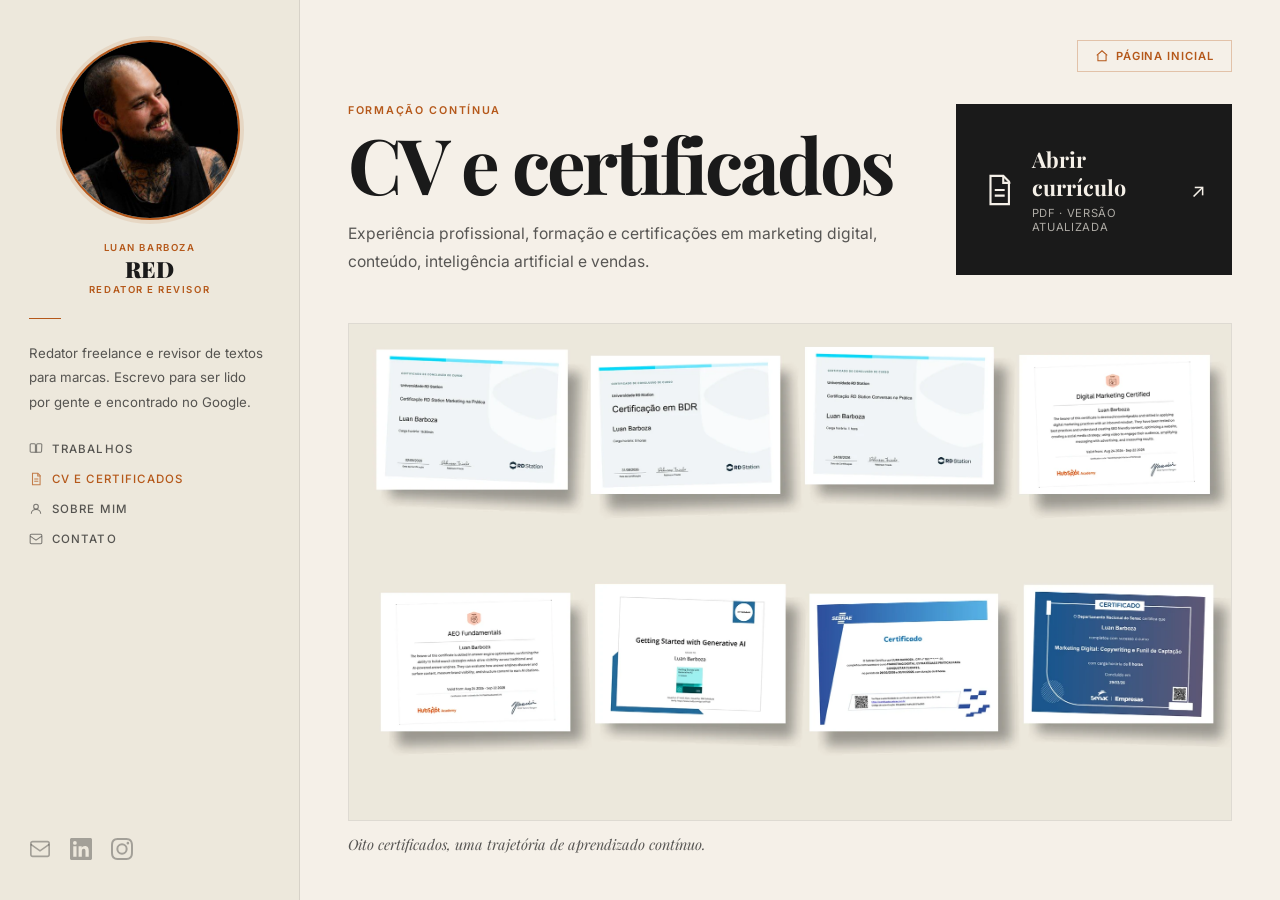
==== certificados.html @ 633f1e0d "Adiciona CV e galeria de certificados" ====
<!DOCTYPE html>
<html lang="pt-BR" dir="ltr">
<head>
  <meta charset="UTF-8" />
  <meta name="viewport" content="width=device-width, initial-scale=1.0" />
  <title>CV e certificados · RED</title>
  <meta name="description" content="Currículo e certificados profissionais de Luan Barboza, redator, revisor e copywriter." />
  <meta property="og:type" content="website" />
  <meta property="og:title" content="RED · Redator e Revisor" />
  <meta property="og:description" content="Copy publicitário, SEO e conteúdo estratégico para marcas e negócios." />
  <meta property="og:image" content="https://redredator-lgtm.github.io/og-image.jpg" />
  <meta property="og:url" content="https://redredator-lgtm.github.io/" />
  <meta name="twitter:card" content="summary" />
  <meta name="author" content="Luan Barboza" />
  <meta name="theme-color" content="#1A1A1A" />
  <meta name="format-detection" content="telephone=no" />
  <meta name="geo.region" content="BR-BA" />
  <link rel="icon" href="data:image/svg+xml,<svg xmlns=%22http://www.w3.org/2000/svg%22 viewBox=%220 0 100 100%22><text y=%22.9em%22 font-size=%2290%22>%F0%9F%93%98</text></svg>">
  <link rel="prefetch" href="trabalhos.html" />
  <link rel="canonical" href="https://redredator-lgtm.github.io/certificados.html" />
  <link rel="manifest" href="/manifest.json" />
  <link rel="preconnect" href="https://fonts.googleapis.com" />
  <link rel="preconnect" href="https://fonts.gstatic.com" crossorigin />
  <link rel="preload" href="https://fonts.googleapis.com/css2?family=Playfair+Display:ital,wght@0,400;0,700;0,900;1,400;1,700&family=Inter:wght@300;400;500;600&display=swap" as="style" />
  <link href="https://fonts.googleapis.com/css2?family=Playfair+Display:ital,wght@0,400;0,700;0,900;1,400;1,700&family=Inter:wght@300;400;500;600&display=swap" rel="stylesheet" />
  <style>

    html { scroll-behavior: smooth; }
    *, *::before, *::after { box-sizing: border-box; margin: 0; padding: 0; }

    :root {
      --fundo:   #F5F0E8;
      --fundo2:  #EDE8DC;
      --creme:   #1A1A1A;
      --dourado: #B5581A;
      --medio:   rgba(26,26,26,0.72);
      --borda:   rgba(26,26,26,0.1);
    }

    html { height: 100%; }

    body {
      font-family: 'Inter', sans-serif;
      background: var(--fundo);
      color: var(--creme);
      margin: 0;
      padding: 0;
      height: 100%;
    }

    ::-webkit-scrollbar { width: 0px; background: transparent; }
    ::-webkit-scrollbar-thumb { background: transparent; }
    * { scrollbar-width: none; }

    /* ══ LAYOUT DUAS COLUNAS ══ */
    .layout {
      display: flex;
      height: 100vh;
      overflow: hidden;
    }

    /* ══ SIDEBAR ══ */
    .sidebar {
      width: 300px;
      flex-shrink: 0;
      background: var(--fundo2);
      border-right: 1px solid var(--borda);
      padding: 2.5rem 1.8rem;
      display: flex;
      flex-direction: column;
      gap: 1.4rem;
      height: 100%;
      overflow-y: auto;
    }

    /* ── Foto ── */
    .foto-placeholder {
      width: 140px;
      height: 140px;
      min-width: 140px;
      min-height: 140px;
      align-self: center;
      border-radius: 50%;
      background: rgba(26,26,26,0.06);
      border: 2px dashed rgba(181,88,26,0.4);
      display: flex;
      flex-direction: column;
      align-items: center;
      justify-content: center;
      gap: 0.2rem;
      color: var(--medio);
      font-size: 0.52rem;
      font-weight: 500;
      letter-spacing: 0.06em;
      text-align: center;
    }

    /* ============================================================
       👤 FOTO DE PERFIL, SUBSTITUA AQUI
       Apague o .foto-placeholder e coloque:
       <img src="foto.jpg" alt="RED" class="perfil-img" />
       ============================================================ */
    .perfil-img {
      width: 180px;
      height: 180px;
      min-width: 180px;
      min-height: 180px;
      align-self: center;
      border-radius: 50%;
      object-fit: cover;
      object-position: center 25%;
      border: 2px solid var(--dourado);
      box-shadow: 0 0 0 4px rgba(181,88,26,0.12);
      display: block;
    }

    .sidebar-nome {
      font-family: 'Playfair Display', serif;
      font-size: 1.4rem;
      font-weight: 900;
      color: var(--creme);
      line-height: 1.1;
      margin-bottom: 0.2rem;
      text-align: center;
    }

    .sidebar-cargo {
      font-size: 0.6rem;
      font-weight: 600;
      letter-spacing: 0.16em;
      text-transform: uppercase;
      color: var(--dourado);
      text-align: center;
    }

    .divisor {
      width: 32px;
      height: 1px;
      background: var(--dourado);
      opacity: 0.4;
    }

    .sidebar-bio {
      font-size: 0.83rem;
      line-height: 1.82;
      color: var(--medio);
    }

    .sidebar-nav {
      list-style: none;
      display: flex;
      flex-direction: column;
      gap: 0.2rem;
    }

    .sidebar-nav a {
      font-size: 0.72rem;
      font-weight: 500;
      letter-spacing: 0.1em;
      text-transform: uppercase;
      color: var(--medio);
      text-decoration: none;
      padding: 0.4rem 0;
      display: flex;
      align-items: center;
      gap: 0;
      transition: color 0.2s, gap 0.2s;
    }

    .nav-icone {
      flex-shrink: 0;
      margin-right: 0.55rem;
      opacity: 0.75;
    }

    .sidebar-nav a::before {
      content: '';
      width: 0;
      height: 1px;
      background: var(--dourado);
      transition: width 0.25s, margin 0.25s;
      display: inline-block;
    }

    .sidebar-nav a:hover { color: var(--creme); gap: 0.5rem; }
    .sidebar-nav a:hover::before { width: 14px; }

    .sidebar-btns {
      display: flex;
      flex-direction: row;
      gap: 1.2rem;
      margin-top: auto;
      padding-top: 1rem;
      align-items: center;
    }

    .icone-social {
      color: rgba(26,26,26,0.35);
      text-decoration: none;
      transition: color 0.2s, transform 0.2s;
      display: flex;
      align-items: center;
    }

    .icone-social:hover {
      color: var(--dourado);
      transform: translateY(-2px);
    }

    /* ══ CONTEÚDO DIREITA ══ */
    .conteudo {
      flex: 1;
      padding: 2.5rem 3rem;
      overflow-y: auto;
      height: 100%;
    }

    /* ── Citação ── */
    .citacao {
      padding-bottom: 2.5rem;
      border-bottom: 1px solid var(--borda);
      margin-bottom: 2rem;
    }

    .citacao blockquote {
      font-family: 'Playfair Display', serif;
      font-size: clamp(1rem, 1.8vw, 1.35rem);
      font-style: italic;
      color: var(--creme);
      line-height: 1.6;
      margin-bottom: 0.8rem;
      padding-left: 1.2rem;
      border-left: 2px solid var(--dourado);
    }

    .citacao cite {
      font-size: 0.65rem;
      font-weight: 600;
      letter-spacing: 0.14em;
      text-transform: uppercase;
      color: var(--dourado);
      font-style: normal;
      padding-left: 1.2rem;
    }


    .trabalho-thumb {
      width: 100%;
      height: 200px;
      overflow: hidden;
      margin-bottom: 0;
    }

    .trabalho-thumb img {
      width: 100%;
      height: 100%;
      object-fit: cover;
      object-position: center top;
      transition: transform 0.4s ease;
      filter: brightness(0.95);
    }

    .trabalho-item:hover .trabalho-thumb img {
      transform: scale(1.03);
      filter: brightness(1);
    }

    /* ── Grid de trabalhos ── */
    .trabalhos-lista {
      display: grid;
      grid-template-columns: repeat(3, 1fr);
      gap: 1.2rem;
      margin-bottom: 1.8rem;
    }

    .home-topo {
      display: flex;
      justify-content: flex-end;
      margin-bottom: 1.2rem;
    }

    .home-topo a {
      font-size: 0.7rem;
      font-weight: 600;
      letter-spacing: 0.08em;
      text-transform: uppercase;
      color: var(--dourado);
      text-decoration: none;
      border: 1px solid rgba(181,88,26,0.3);
      padding: 0.5rem 1.1rem;
      display: inline-flex;
      align-items: center;
      gap: 0.4rem;
      transition: background 0.2s, color 0.2s;
    }

    .home-topo a:hover { background: var(--dourado); color: #F5F0E8; }

    .foto-link { display: flex; justify-content: center; align-self: center; }

    .trabalhos-rodape {
      text-align: center;
      padding-bottom: 1.8rem;
      border-bottom: 1px solid var(--borda);
      margin-bottom: 1.5rem;
    }

    .veja-mais {
      font-size: 0.7rem;
      font-weight: 600;
      letter-spacing: 0.1em;
      text-transform: uppercase;
      color: var(--dourado);
      text-decoration: none;
      border: 1px solid rgba(181,88,26,0.3);
      padding: 0.55rem 1.4rem;
      display: inline-block;
      transition: background 0.2s, color 0.2s;
    }

    .veja-mais:hover { background: var(--dourado); color: #F5F0E8; }

    /* ── Seção título ── */
    .secao-titulo {
      font-family: 'Playfair Display', serif;
      font-size: 0.95rem;
      font-weight: 700;
      color: var(--creme);
      letter-spacing: 0.04em;
      padding-bottom: 1rem;
      border-bottom: 1px solid var(--borda);
      margin-bottom: 0;
      text-align: center;
    }

    /* ── Trabalhos ── */
    .trabalho-item {
      display: block;
      padding: 0;
      border: 1px solid var(--borda);
      text-decoration: none;
      transition: border-color 0.2s, transform 0.2s;
      overflow: hidden;
      min-height: 0;
    }

    .trabalho-item:hover { border-color: var(--dourado); transform: translateY(-3px); }
    .trabalho-item:hover .trabalho-titulo { color: var(--dourado); }

    .trabalho-corpo-interno {
      padding: 1rem;
    }

    .trabalho-meta {
      display: flex;
      align-items: center;
      gap: 0.5rem;
      margin-bottom: 0.35rem;
      flex-wrap: nowrap;
    }

    .trabalho-data {
      font-size: 0.63rem;
      font-weight: 500;
      color: var(--dourado);
      letter-spacing: 0.06em;
    }

    .trabalho-veiculo {
      font-size: 0.63rem;
      font-weight: 600;
      letter-spacing: 0.1em;
      text-transform: uppercase;
      color: var(--medio);
    }

    .trabalho-veiculo::before {
      content: '·';
      margin-right: 0.5rem;
      opacity: 0.4;
    }

    .trabalho-role {
      font-size: 0.6rem;
      font-weight: 700;
      letter-spacing: 0.12em;
      text-transform: uppercase;
      color: #F5F0E8;
      background: var(--dourado);
      padding: 0.15rem 0.5rem;
      margin-left: 0.3rem;
    }

    .trabalho-titulo {
      font-family: 'Playfair Display', serif;
      font-size: 1.05rem;
      font-weight: 700;
      color: var(--creme);
      line-height: 1.3;
      margin-bottom: 0.4rem;
      transition: color 0.2s;
    }

    .trabalho-trecho {
      font-size: 0.84rem;
      line-height: 1.75;
      color: var(--medio);
      display: -webkit-box;
      -webkit-line-clamp: 3;
      -webkit-box-orient: vertical;
      overflow: hidden;
    }

    /* ── Sobre ── */
    .sobre-grid {
      display: grid;
      grid-template-columns: 1fr 1fr;
      gap: 2.5rem;
      padding: 2rem 0;
      border-bottom: 1px solid var(--borda);
      margin-bottom: 1.5rem;
    }

    .sobre-bloco h3 {
      font-family: 'Playfair Display', serif;
      font-size: 0.95rem;
      font-weight: 700;
      color: var(--creme);
      margin-bottom: 0.7rem;
    }

    .sobre-bloco p {
      font-size: 0.84rem;
      line-height: 1.85;
      color: var(--medio);
    }

    .sobre-bloco p strong { color: var(--creme); font-weight: 600; }

    /* ── Skills ── */
    .skills-lista {
      display: flex;
      flex-direction: column;
      gap: 0;
    }
    .skill-item {
      display: flex;
      align-items: baseline;
      gap: 0.8rem;
      padding: 0.75rem 0;
      border-bottom: 1px solid var(--borda);
    }
    .skill-item:first-child { border-top: 1px solid var(--borda); }
    .skill-num {
      font-family: 'Playfair Display', serif;
      font-size: 0.65rem;
      font-weight: 700;
      color: var(--dourado);
      letter-spacing: 0.08em;
      flex-shrink: 0;
      min-width: 1.6rem;
    }
    .skill-nome {
      font-family: 'Inter', sans-serif;
      font-size: 0.8rem;
      font-weight: 500;
      color: var(--creme);
      letter-spacing: 0.02em;
      line-height: 1.3;
    }

    /* ── Tags ── */
    .tags {
      display: flex;
      flex-wrap: wrap;
      gap: 0.4rem;
      padding: 1.5rem 0;
      border-bottom: 1px solid var(--borda);
      margin-bottom: 1.5rem;
    }

    .tag {
      font-size: 0.58rem;
      font-weight: 600;
      letter-spacing: 0.12em;
      text-transform: uppercase;
      color: var(--dourado);
      border: 1px solid rgba(200,160,68,0.25);
      padding: 0.28rem 0.65rem;
      transition: background 0.2s, color 0.2s;
      cursor: default;
    }

    .tag:hover { background: var(--dourado); color: #F5F0E8; }

    /* ── Footer ── */
    footer {
      font-size: 0.63rem;
      color: var(--medio);
      padding-bottom: 2rem;
      display: flex;
      justify-content: space-between;
      align-items: center;
    }

    .footer-redes { display: flex; gap: 1rem; }

    .footer-redes a {
      font-size: 0.63rem;
      font-weight: 600;
      letter-spacing: 0.1em;
      text-transform: uppercase;
      color: var(--medio);
      text-decoration: none;
      transition: color 0.2s;
    }

    .footer-redes a:hover { color: var(--dourado); }


    /* ── MODAL ── */
    .modal-overlay {
      display: none;
      position: fixed;
      inset: 0;
      background: rgba(0,0,0,0.75);
      z-index: 200;
      align-items: center;
      justify-content: center;
      padding: 2rem;
    }

    .modal-overlay.ativo {
      display: flex;
    }

    .modal {
      background: var(--fundo);
      border: 1px solid var(--borda);
      max-width: 700px;
      width: 100%;
      max-height: 88vh;
      overflow-y: auto;
      position: relative;
      animation: fadeUp 0.3s ease;
    }

    .modal-fechar {
      position: absolute;
      top: 1rem;
      right: 1rem;
      background: none;
      border: none;
      color: var(--medio);
      font-size: 1.5rem;
      cursor: pointer;
      z-index: 10;
      line-height: 1;
      transition: color 0.2s;
    }

    .modal-fechar:hover { color: var(--dourado); }

    .modal-imgs {
      display: grid;
      grid-template-columns: repeat(auto-fit, minmax(200px, 1fr));
      gap: 0;
    }

    .modal-imgs img {
      width: 100%;
      display: block;
      object-fit: cover;
    }

    .modal-corpo {
      padding: 1.8rem;
    }

    .modal-meta {
      display: flex;
      align-items: center;
      gap: 0.5rem;
      margin-bottom: 0.8rem;
      flex-wrap: wrap;
    }

    .modal-data {
      font-size: 0.65rem;
      font-weight: 500;
      color: var(--dourado);
      letter-spacing: 0.06em;
    }

    .modal-veiculo {
      font-size: 0.65rem;
      font-weight: 600;
      letter-spacing: 0.1em;
      text-transform: uppercase;
      color: var(--medio);
    }

    .modal-veiculo::before {
      content: "·";
      margin-right: 0.5rem;
      opacity: 0.4;
    }

    .modal-role {
      font-size: 0.6rem;
      font-weight: 700;
      letter-spacing: 0.12em;
      text-transform: uppercase;
      color: #F5F0E8;
      background: var(--dourado);
      padding: 0.15rem 0.5rem;
    }

    .modal-titulo {
      font-family: "Playfair Display", serif;
      font-size: 1.3rem;
      font-weight: 700;
      color: var(--creme);
      line-height: 1.3;
      margin-bottom: 1rem;
    }

    .modal-texto {
      font-size: 0.92rem;
      line-height: 1.85;
      color: var(--medio);
      white-space: pre-line;
    }

    /* ── Animações ── */
    @keyframes fadeUp {
      from { opacity: 0; transform: translateY(10px); }
      to   { opacity: 1; transform: translateY(0); }
    }

    .sidebar > * { opacity: 0; animation: fadeUp 0.4s ease forwards; }
    .sidebar > *:nth-child(1) { animation-delay: 0.05s; }
    .sidebar > *:nth-child(2) { animation-delay: 0.12s; }
    .sidebar > *:nth-child(3) { animation-delay: 0.18s; }
    .sidebar > *:nth-child(4) { animation-delay: 0.24s; }
    .sidebar > *:nth-child(5) { animation-delay: 0.30s; }
    .sidebar > *:nth-child(6) { animation-delay: 0.36s; }

    .trabalho-item { opacity: 0; animation: fadeUp 0.4s ease forwards; }
    .trabalho-item:nth-child(1) { animation-delay: 0.2s; }
    .trabalho-item:nth-child(2) { animation-delay: 0.28s; }
    .trabalho-item:nth-child(3) { animation-delay: 0.36s; }
    .trabalho-item:nth-child(4) { animation-delay: 0.44s; }
    .trabalho-item:nth-child(5) { animation-delay: 0.52s; }

    /* ── Responsivo ── */
    @media (max-width: 700px) {
      html, body { height: auto; }
      .layout { flex-direction: column; height: auto; min-height: 100vh; overflow: visible; }
      .sidebar { width: 100%; height: auto; max-height: none; flex-shrink: 0; position: static; border-right: none; border-bottom: 1px solid var(--borda); overflow-y: visible; }
      .sidebar-btns { flex-direction: row; flex-wrap: wrap; padding-top: 0; }
      .conteudo { padding: 2rem 1.5rem; overflow-y: visible; height: auto; flex: none; }
      .trabalhos-lista { grid-template-columns: repeat(2, 1fr); gap: 0.8rem; }
      .trabalho-thumb { height: 140px; }
      .trabalho-corpo-interno { padding: 0.7rem; }
      .trabalho-meta { flex-wrap: nowrap; gap: 0.3rem; margin-bottom: 0.25rem; overflow: hidden; }
      .trabalho-veiculo { overflow: hidden; text-overflow: ellipsis; white-space: nowrap; min-width: 0; }
      .trabalho-role { flex-shrink: 0; }
      .trabalho-titulo { font-size: 0.82rem; margin-bottom: 0.25rem; }
      .trabalho-trecho { font-size: 0.74rem; line-height: 1.5; -webkit-line-clamp: 2; max-height: 3.05em; }
      .sobre-grid { grid-template-columns: 1fr; }
      footer { flex-direction: column; gap: 0.5rem; }
    }
    .cta-contato {
      margin: 2rem 0 1rem;
      text-align: center;
    }
    .cta-texto {
      font-family: 'Playfair Display', serif;
      font-size: 1.1rem;
      font-style: italic;
      color: var(--creme);
      margin-bottom: 1rem;
    }
    .cta-links { display: flex; gap: 1rem; justify-content: center; }
    .cta-btn {
      display: inline-block;
      padding: 0.5rem 1.4rem;
      border: 1px solid var(--dourado);
      color: var(--dourado);
      font-size: 0.75rem;
      font-weight: 600;
      letter-spacing: 0.08em;
      text-transform: uppercase;
      text-decoration: none;
      transition: background 0.2s, color 0.2s;
    }
    .cta-btn:hover { background: var(--dourado); color: #1A1A1A; }

    .sidebar-nav a[aria-current="page"] { color: var(--dourado); }
    .certificados-conteudo { padding-bottom: 0; }
    .certificados-header { display: grid; grid-template-columns: minmax(0, 1.35fr) minmax(230px, 0.65fr); gap: 2.2rem; align-items: end; margin: 2rem 0 3rem; }
    .certificados-kicker { color: var(--dourado); font-size: 0.67rem; font-weight: 600; letter-spacing: 0.16em; text-transform: uppercase; margin-bottom: 0.65rem; }
    .certificados-header h1 { font-family: 'Playfair Display', serif; font-size: clamp(2.9rem, 6vw, 5.2rem); line-height: 0.95; letter-spacing: -0.04em; margin-bottom: 1.25rem; }
    .certificados-header > div > p:last-child { max-width: 680px; color: var(--medio); font-size: 0.98rem; line-height: 1.75; }
    .cv-card { align-self: stretch; min-height: 150px; background: var(--creme); color: var(--fundo); text-decoration: none; padding: 1.6rem; display: grid; grid-template-columns: auto 1fr auto; gap: 1rem; align-items: center; transition: transform 0.25s ease, background 0.25s ease; }
    .cv-card:hover { transform: translateY(-4px); background: var(--dourado); }
    .cv-card span { display: flex; flex-direction: column; gap: 0.35rem; }
    .cv-card strong { font-family: 'Playfair Display', serif; font-size: 1.35rem; }
    .cv-card small { color: rgba(245,240,232,0.68); font-size: 0.7rem; letter-spacing: 0.06em; text-transform: uppercase; }
    .cv-card b { font-size: 1.2rem; font-weight: 400; }
    .certificados-colagem { margin: 0 0 4rem; }
    .certificados-colagem img { width: 100%; display: block; border: 1px solid var(--borda); }
    .certificados-colagem figcaption { color: var(--medio); font-family: 'Playfair Display', serif; font-size: 0.9rem; font-style: italic; padding-top: 0.8rem; }
    .certificados-intro { display: grid; grid-template-columns: 1fr 2fr; column-gap: 2rem; margin-bottom: 1.8rem; border-top: 1px solid var(--borda); padding-top: 2rem; }
    .certificados-intro .certificados-kicker { grid-column: 1 / -1; }
    .certificados-intro h2 { font-family: 'Playfair Display', serif; font-size: clamp(1.9rem, 4vw, 3.2rem); line-height: 1; }
    .certificados-intro > p:last-child { color: var(--medio); line-height: 1.65; align-self: end; }
    .certificados-grid { display: grid; grid-template-columns: repeat(2, minmax(0, 1fr)); gap: 1.15rem; }
    .certificado-card { background: #fff; border: 1px solid var(--borda); overflow: hidden; }
    .certificado-card a { color: inherit; text-decoration: none; display: block; height: 100%; }
    .certificado-thumb { background: #e8e4dc; aspect-ratio: 16 / 10; overflow: hidden; display: flex; align-items: center; justify-content: center; }
    .certificado-thumb img { width: 100%; height: 100%; object-fit: contain; transition: transform 0.35s ease; }
    .certificado-card:hover .certificado-thumb img { transform: scale(1.025); }
    .certificado-info { padding: 1.25rem 1.35rem 1.4rem; }
    .certificado-info span, .certificado-info small { display: block; color: var(--dourado); font-size: 0.63rem; font-weight: 600; letter-spacing: 0.12em; text-transform: uppercase; }
    .certificado-info h2 { font-family: 'Playfair Display', serif; font-size: 1.35rem; line-height: 1.16; margin: 0.5rem 0 1.2rem; }
    .certificado-info small { color: var(--medio); letter-spacing: 0.06em; }
    @media (max-width: 820px) {
      .certificados-header { grid-template-columns: 1fr; margin-top: 1rem; }
      .cv-card { min-height: 120px; }
      .certificados-colagem { margin-bottom: 3rem; }
      .certificados-grid { grid-template-columns: 1fr; }
      .certificados-intro { grid-template-columns: 1fr; gap: 0.85rem; }
    }
    @media (max-width: 480px) {
      .certificados-header h1 { font-size: 2.7rem; }
      .certificado-info h2 { font-size: 1.2rem; }
    }
  </style>
</head>
<body>
<div class="layout">
  <aside class="sidebar">

    <!-- ============================================================
         👤 FOTO DE PERFIL, SUBSTITUA AQUI
         Apague o .foto-placeholder e coloque:
         <img src="foto.jpg" alt="RED" class="perfil-img" />
         ============================================================ -->
    <a href="index.html" class="foto-link" title="Voltar para a página inicial">
    <div class="foto-placeholder" style="display:none"></div>
    <img src="img/perfil.jpg" alt="RED" class="perfil-img" />
    </a>

    <div>
      <p class="sidebar-cargo" style="margin-bottom:0.2rem;">Luan Barboza</p>
      <p class="sidebar-nome">RED</p>
      <p class="sidebar-cargo">Redator e Revisor</p>
    </div>

    <div class="divisor"></div>

    <p class="sidebar-bio">Redator freelance e revisor de textos para marcas. Escrevo para ser lido por gente e encontrado no Google.</p>

    <ul class="sidebar-nav">
      <li><a href="trabalhos.html"><svg class="nav-icone" width="14" height="14" viewBox="0 0 24 24" fill="none" stroke="currentColor" stroke-width="1.8"><path d="M2 4.5A1.5 1.5 0 0 1 3.5 3H9a2 2 0 0 1 2 2v14a1.5 1.5 0 0 0-1.5-1.5H3.5A1.5 1.5 0 0 1 2 16z"/><path d="M22 4.5A1.5 1.5 0 0 0 20.5 3H15a2 2 0 0 0-2 2v14a1.5 1.5 0 0 1 1.5-1.5h5.5a1.5 1.5 0 0 0 1.5-1.5z"/></svg>Trabalhos</a></li>
      <li><a href="certificados.html" aria-current="page"><svg class="nav-icone" width="14" height="14" viewBox="0 0 24 24" fill="none" stroke="currentColor" stroke-width="1.8"><path d="M6 2h9l4 4v16H6z"/><path d="M15 2v5h5M9 12h7M9 16h7"/></svg>CV e certificados</a></li>
      <li><a href="sobre.html"><svg class="nav-icone" width="14" height="14" viewBox="0 0 24 24" fill="none" stroke="currentColor" stroke-width="1.8"><circle cx="12" cy="8" r="4"/><path d="M4 20c0-4 3.5-7 8-7s8 3 8 7"/></svg>Sobre mim</a></li>
      <li><a href="&#109;&#97;&#105;&#108;&#116;&#111;&#58;&#114;&#101;&#100;&#114;&#101;&#100;&#97;&#116;&#111;&#114;&#64;&#103;&#109;&#97;&#105;&#108;&#46;&#99;&#111;&#109;"><svg class="nav-icone" width="14" height="14" viewBox="0 0 24 24" fill="none" stroke="currentColor" stroke-width="1.8"><rect x="2" y="4" width="20" height="16" rx="2"/><path d="M2 7l10 7 10-7"/></svg>Contato</a></li>
    </ul>

    <!-- LINKS REAIS -->
    <div class="sidebar-btns">
      <a href="&#109;&#97;&#105;&#108;&#116;&#111;&#58;&#114;&#101;&#100;&#114;&#101;&#100;&#97;&#116;&#111;&#114;&#64;&#103;&#109;&#97;&#105;&#108;&#46;&#99;&#111;&#109;" class="icone-social" title="E-mail">
        <svg width="22" height="22" viewBox="0 0 24 24" fill="none" stroke="currentColor" stroke-width="1.8"><rect x="2" y="4" width="20" height="16" rx="2"/><path d="M2 7l10 7 10-7"/></svg>
      </a>
      <a href="https://www.linkedin.com/in/luan-barboza-79648233a/" target="_blank" rel="noopener noreferrer me" class="icone-social" title="LinkedIn">
        <svg width="22" height="22" viewBox="0 0 24 24" fill="currentColor"><path d="M20.447 20.452h-3.554v-5.569c0-1.328-.027-3.037-1.852-3.037-1.853 0-2.136 1.445-2.136 2.939v5.667H9.351V9h3.414v1.561h.046c.477-.9 1.637-1.85 3.37-1.85 3.601 0 4.267 2.37 4.267 5.455v6.286zM5.337 7.433a2.062 2.062 0 01-2.063-2.065 2.064 2.064 0 112.063 2.065zm1.782 13.019H3.555V9h3.564v11.452zM22.225 0H1.771C.792 0 0 .774 0 1.729v20.542C0 23.227.792 24 1.771 24h20.451C23.2 24 24 23.227 24 22.271V1.729C24 .774 23.2 0 22.222 0h.003z"/></svg>
      </a>
      <a href="https://www.instagram.com/redredator/" target="_blank" rel="noopener noreferrer me" class="icone-social" title="Instagram">
        <svg width="22" height="22" viewBox="0 0 24 24" fill="currentColor"><path d="M12 2.163c3.204 0 3.584.012 4.85.07 3.252.148 4.771 1.691 4.919 4.919.058 1.265.069 1.645.069 4.849 0 3.205-.012 3.584-.069 4.849-.149 3.225-1.664 4.771-4.919 4.919-1.266.058-1.644.07-4.85.07-3.204 0-3.584-.012-4.849-.07-3.26-.149-4.771-1.699-4.919-4.92-.058-1.265-.07-1.644-.07-4.849 0-3.204.013-3.583.07-4.849.149-3.227 1.664-4.771 4.919-4.919 1.266-.057 1.645-.069 4.849-.069zM12 0C8.741 0 8.333.014 7.053.072 2.695.272.273 2.69.073 7.052.014 8.333 0 8.741 0 12c0 3.259.014 3.668.072 4.948.2 4.358 2.618 6.78 6.98 6.98C8.333 23.986 8.741 24 12 24c3.259 0 3.668-.014 4.948-.072 4.354-.2 6.782-2.618 6.979-6.98.059-1.28.073-1.689.073-4.948 0-3.259-.014-3.667-.072-4.947-.196-4.354-2.617-6.78-6.979-6.98C15.668.014 15.259 0 12 0zm0 5.838a6.162 6.162 0 100 12.324 6.162 6.162 0 000-12.324zM12 16a4 4 0 110-8 4 4 0 010 8zm6.406-11.845a1.44 1.44 0 100 2.881 1.44 1.44 0 000-2.881z"/></svg>
      </a>
    </div>

  </aside>
  <main class="conteudo certificados-conteudo">
    <div class="home-topo">
      <a href="index.html"><svg width="14" height="14" viewBox="0 0 24 24" fill="none" stroke="currentColor" stroke-width="1.8"><path d="M3 11l9-8 9 8"/><path d="M5 10v10h14V10"/></svg>Página inicial</a>
    </div>

    <header class="certificados-header">
      <div>
        <p class="certificados-kicker">Formação contínua</p>
        <h1>CV e certificados</h1>
        <p>Experiência profissional, formação e certificações em marketing digital, conteúdo, inteligência artificial e vendas.</p>
      </div>
      <a class="cv-card" href="assets/cv/CV_Luan_Barboza.pdf" target="_blank" rel="noopener">
        <svg width="34" height="34" viewBox="0 0 24 24" fill="none" stroke="currentColor" stroke-width="1.5"><path d="M6 2h9l4 4v16H6z"/><path d="M15 2v5h5M9 12h7M9 16h7"/></svg>
        <span><strong>Abrir currículo</strong><small>PDF · versão atualizada</small></span>
        <b aria-hidden="true">↗</b>
      </a>
    </header>

    <figure class="certificados-colagem">
      <img src="img/certificados/colagem-certificados.webp" alt="Colagem com oito certificados profissionais de Luan Barboza" />
      <figcaption>Oito certificados, uma trajetória de aprendizado contínuo.</figcaption>
    </figure>

    <div class="certificados-intro">
      <p class="certificados-kicker">Certificados</p>
      <h2>Formação complementar</h2>
      <p>Clique em um certificado para visualizar o documento original.</p>
    </div>

    <section class="certificados-grid" aria-label="Lista de certificados">
      <article class="certificado-card">
        <a href="assets/certificados/rd-marketing-na-pratica.pdf" target="_blank" rel="noopener" aria-label="Abrir certificado: Certificação RD Station Marketing na Prática">
          <div class="certificado-thumb"><img src="img/certificados/rd-marketing-na-pratica.webp" alt="Certificado Certificação RD Station Marketing na Prática" loading="lazy" /></div>
          <div class="certificado-info"><span>RD Station</span><h2>Certificação RD Station Marketing na Prática</h2><small>2026 · Abrir certificado ↗</small></div>
        </a>
      </article>
      <article class="certificado-card">
        <a href="assets/certificados/rd-certificacao-bdr.pdf" target="_blank" rel="noopener" aria-label="Abrir certificado: Certificação em BDR">
          <div class="certificado-thumb"><img src="img/certificados/rd-certificacao-bdr.webp" alt="Certificado Certificação em BDR" loading="lazy" /></div>
          <div class="certificado-info"><span>RD Station</span><h2>Certificação em BDR</h2><small>2026 · Abrir certificado ↗</small></div>
        </a>
      </article>
      <article class="certificado-card">
        <a href="assets/certificados/rd-conversas-na-pratica.pdf" target="_blank" rel="noopener" aria-label="Abrir certificado: Certificação RD Station Conversas na Prática">
          <div class="certificado-thumb"><img src="img/certificados/rd-conversas-na-pratica.webp" alt="Certificado Certificação RD Station Conversas na Prática" loading="lazy" /></div>
          <div class="certificado-info"><span>RD Station</span><h2>Certificação RD Station Conversas na Prática</h2><small>2026 · Abrir certificado ↗</small></div>
        </a>
      </article>
      <article class="certificado-card">
        <a href="assets/certificados/hubspot-digital-marketing.png" target="_blank" rel="noopener" aria-label="Abrir certificado: Digital Marketing Certified">
          <div class="certificado-thumb"><img src="img/certificados/hubspot-digital-marketing.webp" alt="Certificado Digital Marketing Certified" loading="lazy" /></div>
          <div class="certificado-info"><span>HubSpot Academy</span><h2>Digital Marketing Certified</h2><small>2026 · Abrir certificado ↗</small></div>
        </a>
      </article>
      <article class="certificado-card">
        <a href="assets/certificados/hubspot-aeo-fundamentals.png" target="_blank" rel="noopener" aria-label="Abrir certificado: AEO Fundamentals">
          <div class="certificado-thumb"><img src="img/certificados/hubspot-aeo-fundamentals.webp" alt="Certificado AEO Fundamentals" loading="lazy" /></div>
          <div class="certificado-info"><span>HubSpot Academy</span><h2>AEO Fundamentals</h2><small>2026 · Abrir certificado ↗</small></div>
        </a>
      </article>
      <article class="certificado-card">
        <a href="assets/certificados/ibm-ia-generativa.pdf" target="_blank" rel="noopener" aria-label="Abrir certificado: Getting Started with Generative AI">
          <div class="certificado-thumb"><img src="img/certificados/ibm-ia-generativa.webp" alt="Certificado Getting Started with Generative AI" loading="lazy" /></div>
          <div class="certificado-info"><span>IBM SkillsBuild</span><h2>Getting Started with Generative AI</h2><small>2026 · Abrir certificado ↗</small></div>
        </a>
      </article>
      <article class="certificado-card">
        <a href="assets/certificados/sebrae-marketing-digital.pdf" target="_blank" rel="noopener" aria-label="Abrir certificado: Marketing Digital: Estratégias e Práticas para Conquistar Clientes">
          <div class="certificado-thumb"><img src="img/certificados/sebrae-marketing-digital.webp" alt="Certificado Marketing Digital: Estratégias e Práticas para Conquistar Clientes" loading="lazy" /></div>
          <div class="certificado-info"><span>Sebrae</span><h2>Marketing Digital: Estratégias e Práticas para Conquistar Clientes</h2><small>2026 · Abrir certificado ↗</small></div>
        </a>
      </article>
      <article class="certificado-card">
        <a href="assets/certificados/senac-copywriting-funil.pdf" target="_blank" rel="noopener" aria-label="Abrir certificado: Marketing Digital: Copywriting e Funil de Captação">
          <div class="certificado-thumb"><img src="img/certificados/senac-copywriting-funil.webp" alt="Certificado Marketing Digital: Copywriting e Funil de Captação" loading="lazy" /></div>
          <div class="certificado-info"><span>Senac</span><h2>Marketing Digital: Copywriting e Funil de Captação</h2><small>2026 · Abrir certificado ↗</small></div>
        </a>
      </article>
    </section>

    <footer>
      <span>© 2026 RED · Redator e Revisor</span>
      <div class="footer-redes">
        <a href="https://www.linkedin.com/in/luan-barboza-79648233a" target="_blank" rel="noopener noreferrer">LinkedIn</a>
        <a href="https://www.instagram.com/redredator/" target="_blank" rel="noopener noreferrer">Instagram</a>
        <a href="&#109;&#97;&#105;&#108;&#116;&#111;&#58;&#114;&#101;&#100;&#114;&#101;&#100;&#97;&#116;&#111;&#114;&#64;&#103;&#109;&#97;&#105;&#108;&#46;&#99;&#111;&#109;">E-mail</a>
      </div>
    </footer>
  </main>

</div>
</body>
</html>
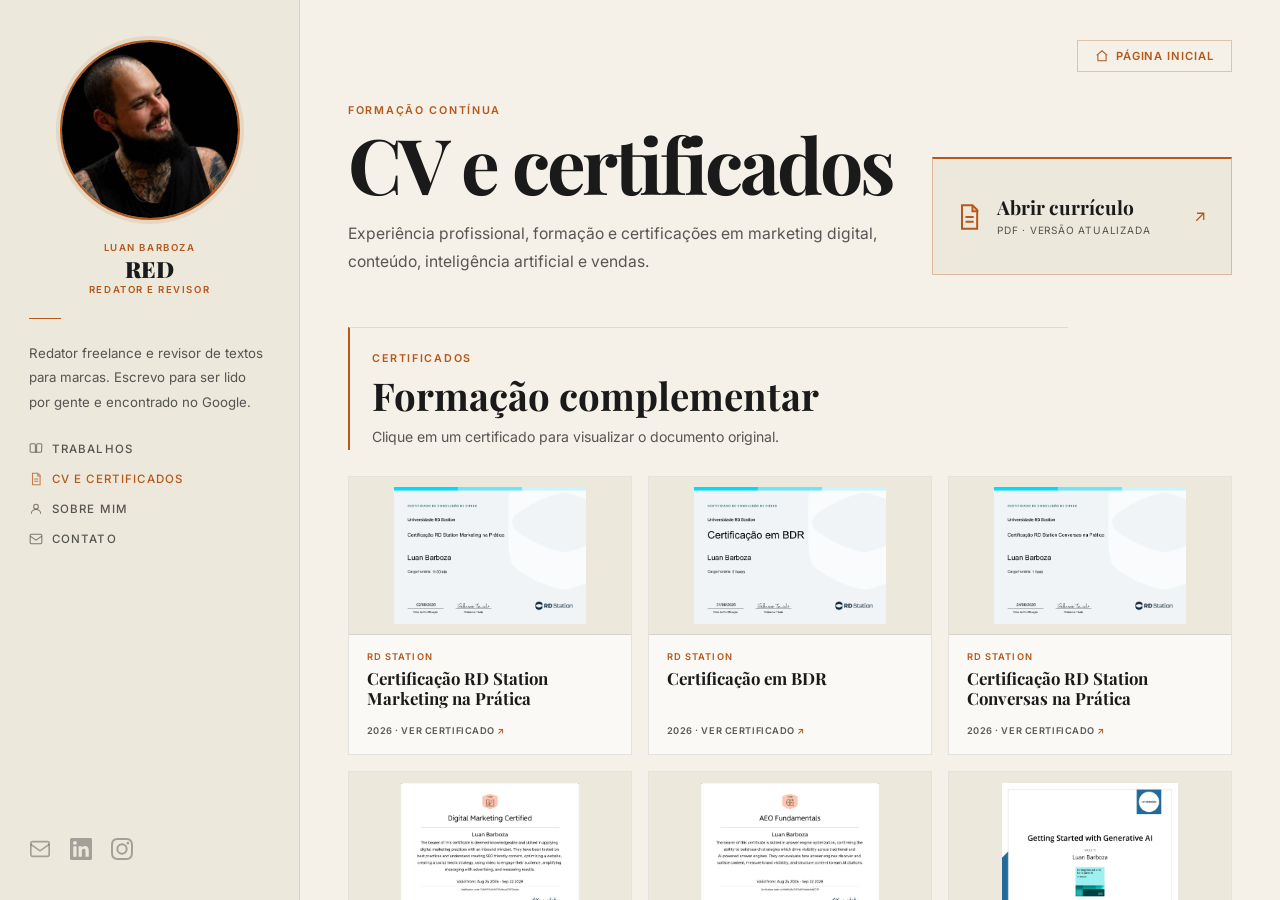
==== commit a6ac0890: "Padroniza página de certificados" ====
--- a/certificados.html
+++ b/certificados.html
@@ -699,43 +699,44 @@
 
     .sidebar-nav a[aria-current="page"] { color: var(--dourado); }
     .certificados-conteudo { padding-bottom: 0; }
-    .certificados-header { display: grid; grid-template-columns: minmax(0, 1.35fr) minmax(230px, 0.65fr); gap: 2.2rem; align-items: end; margin: 2rem 0 3rem; }
+    .certificados-header { display: grid; grid-template-columns: minmax(0, 1fr) minmax(260px, 300px); gap: 2.5rem; align-items: end; margin: 2rem 0 3.25rem; }
     .certificados-kicker { color: var(--dourado); font-size: 0.67rem; font-weight: 600; letter-spacing: 0.16em; text-transform: uppercase; margin-bottom: 0.65rem; }
     .certificados-header h1 { font-family: 'Playfair Display', serif; font-size: clamp(2.9rem, 6vw, 5.2rem); line-height: 0.95; letter-spacing: -0.04em; margin-bottom: 1.25rem; }
     .certificados-header > div > p:last-child { max-width: 680px; color: var(--medio); font-size: 0.98rem; line-height: 1.75; }
-    .cv-card { align-self: stretch; min-height: 150px; background: var(--creme); color: var(--fundo); text-decoration: none; padding: 1.6rem; display: grid; grid-template-columns: auto 1fr auto; gap: 1rem; align-items: center; transition: transform 0.25s ease, background 0.25s ease; }
-    .cv-card:hover { transform: translateY(-4px); background: var(--dourado); }
-    .cv-card span { display: flex; flex-direction: column; gap: 0.35rem; }
-    .cv-card strong { font-family: 'Playfair Display', serif; font-size: 1.35rem; }
-    .cv-card small { color: rgba(245,240,232,0.68); font-size: 0.7rem; letter-spacing: 0.06em; text-transform: uppercase; }
-    .cv-card b { font-size: 1.2rem; font-weight: 400; }
-    .certificados-colagem { margin: 0 0 4rem; }
-    .certificados-colagem img { width: 100%; display: block; border: 1px solid var(--borda); }
-    .certificados-colagem figcaption { color: var(--medio); font-family: 'Playfair Display', serif; font-size: 0.9rem; font-style: italic; padding-top: 0.8rem; }
-    .certificados-intro { display: grid; grid-template-columns: 1fr 2fr; column-gap: 2rem; margin-bottom: 1.8rem; border-top: 1px solid var(--borda); padding-top: 2rem; }
-    .certificados-intro .certificados-kicker { grid-column: 1 / -1; }
-    .certificados-intro h2 { font-family: 'Playfair Display', serif; font-size: clamp(1.9rem, 4vw, 3.2rem); line-height: 1; }
-    .certificados-intro > p:last-child { color: var(--medio); line-height: 1.65; align-self: end; }
-    .certificados-grid { display: grid; grid-template-columns: repeat(2, minmax(0, 1fr)); gap: 1.15rem; }
-    .certificado-card { background: #fff; border: 1px solid var(--borda); overflow: hidden; }
-    .certificado-card a { color: inherit; text-decoration: none; display: block; height: 100%; }
-    .certificado-thumb { background: #e8e4dc; aspect-ratio: 16 / 10; overflow: hidden; display: flex; align-items: center; justify-content: center; }
+    .cv-card { min-height: 118px; background: var(--fundo2); color: var(--creme); border: 1px solid rgba(181,88,26,0.32); border-top: 2px solid var(--dourado); text-decoration: none; padding: 1.25rem 1.35rem; display: grid; grid-template-columns: 28px minmax(0, 1fr) 18px; gap: 0.9rem; align-items: center; transition: transform 0.25s ease, border-color 0.25s ease, background 0.25s ease; }
+    .cv-card:hover { transform: translateY(-3px); background: #e8dfd1; border-color: var(--dourado); }
+    .cv-card-icon, .cv-card-arrow { color: var(--dourado); display: flex; align-items: center; justify-content: center; }
+    .cv-card-copy { display: flex; flex-direction: column; gap: 0.3rem; min-width: 0; }
+    .cv-card strong { font-family: 'Playfair Display', serif; font-size: 1.2rem; line-height: 1.1; }
+    .cv-card small { color: var(--medio); font-size: 0.63rem; letter-spacing: 0.08em; text-transform: uppercase; line-height: 1.4; }
+    .certificados-intro { max-width: 720px; margin-bottom: 1.6rem; border-top: 1px solid var(--borda); border-left: 2px solid var(--dourado); padding: 1.5rem 0 0.1rem 1.4rem; }
+    .certificados-intro h2 { font-family: 'Playfair Display', serif; font-size: clamp(1.8rem, 3vw, 2.45rem); line-height: 1.02; margin-bottom: 0.65rem; }
+    .certificados-intro > p:last-child { color: var(--medio); font-size: 0.88rem; line-height: 1.65; }
+    .certificados-grid { display: grid; grid-template-columns: repeat(3, minmax(0, 1fr)); gap: 1rem; }
+    .certificado-card { background: rgba(255,255,255,0.62); border: 1px solid var(--borda); overflow: hidden; transition: transform 0.25s ease, border-color 0.25s ease, box-shadow 0.25s ease; }
+    .certificado-card:hover { transform: translateY(-3px); border-color: rgba(181,88,26,0.38); box-shadow: 0 10px 24px rgba(26,26,26,0.07); }
+    .certificado-card a { color: inherit; text-decoration: none; display: flex; flex-direction: column; height: 100%; }
+    .certificado-thumb { background: var(--fundo2); border-bottom: 1px solid var(--borda); aspect-ratio: 16 / 9; padding: 0.65rem; overflow: hidden; display: flex; align-items: center; justify-content: center; }
     .certificado-thumb img { width: 100%; height: 100%; object-fit: contain; transition: transform 0.35s ease; }
     .certificado-card:hover .certificado-thumb img { transform: scale(1.025); }
-    .certificado-info { padding: 1.25rem 1.35rem 1.4rem; }
-    .certificado-info span, .certificado-info small { display: block; color: var(--dourado); font-size: 0.63rem; font-weight: 600; letter-spacing: 0.12em; text-transform: uppercase; }
-    .certificado-info h2 { font-family: 'Playfair Display', serif; font-size: 1.35rem; line-height: 1.16; margin: 0.5rem 0 1.2rem; }
-    .certificado-info small { color: var(--medio); letter-spacing: 0.06em; }
+    .certificado-info { flex: 1; padding: 1rem 1.1rem 1.15rem; display: flex; flex-direction: column; align-items: flex-start; }
+    .certificado-info span, .certificado-info small { display: block; color: var(--dourado); font-size: 0.58rem; font-weight: 600; letter-spacing: 0.12em; text-transform: uppercase; }
+    .certificado-info h2 { font-family: 'Playfair Display', serif; font-size: 1.05rem; line-height: 1.18; margin: 0.45rem 0 1rem; }
+    .certificado-info small { color: var(--medio); letter-spacing: 0.06em; margin-top: auto; }
+    .certificado-info small::after { content: '  ↗'; color: var(--dourado); }
+    @media (max-width: 1100px) {
+      .certificados-header { grid-template-columns: 1fr; }
+      .cv-card { max-width: 360px; }
+      .certificados-grid { grid-template-columns: repeat(2, minmax(0, 1fr)); }
+    }
     @media (max-width: 820px) {
       .certificados-header { grid-template-columns: 1fr; margin-top: 1rem; }
-      .cv-card { min-height: 120px; }
-      .certificados-colagem { margin-bottom: 3rem; }
       .certificados-grid { grid-template-columns: 1fr; }
-      .certificados-intro { grid-template-columns: 1fr; gap: 0.85rem; }
+      .cv-card { max-width: none; min-height: 108px; }
     }
     @media (max-width: 480px) {
       .certificados-header h1 { font-size: 2.7rem; }
-      .certificado-info h2 { font-size: 1.2rem; }
+      .certificado-info h2 { font-size: 1rem; }
     }
   </style>
 </head>
@@ -796,16 +797,11 @@
         <p>Experiência profissional, formação e certificações em marketing digital, conteúdo, inteligência artificial e vendas.</p>
       </div>
       <a class="cv-card" href="assets/cv/CV_Luan_Barboza.pdf" target="_blank" rel="noopener">
-        <svg width="34" height="34" viewBox="0 0 24 24" fill="none" stroke="currentColor" stroke-width="1.5"><path d="M6 2h9l4 4v16H6z"/><path d="M15 2v5h5M9 12h7M9 16h7"/></svg>
-        <span><strong>Abrir currículo</strong><small>PDF · versão atualizada</small></span>
-        <b aria-hidden="true">↗</b>
+        <span class="cv-card-icon" aria-hidden="true"><svg width="28" height="28" viewBox="0 0 24 24" fill="none" stroke="currentColor" stroke-width="1.7"><path d="M6 2h9l4 4v16H6z"/><path d="M15 2v5h5M9 12h7M9 16h7"/></svg></span>
+        <span class="cv-card-copy"><strong>Abrir currículo</strong><small>PDF · versão atualizada</small></span>
+        <span class="cv-card-arrow" aria-hidden="true"><svg width="18" height="18" viewBox="0 0 24 24" fill="none" stroke="currentColor" stroke-width="1.7"><path d="M7 17 17 7M8 7h9v9"/></svg></span>
       </a>
     </header>
-
-    <figure class="certificados-colagem">
-      <img src="img/certificados/colagem-certificados.webp" alt="Colagem com oito certificados profissionais de Luan Barboza" />
-      <figcaption>Oito certificados, uma trajetória de aprendizado contínuo.</figcaption>
-    </figure>
 
     <div class="certificados-intro">
       <p class="certificados-kicker">Certificados</p>
@@ -817,49 +813,49 @@
       <article class="certificado-card">
         <a href="assets/certificados/rd-marketing-na-pratica.pdf" target="_blank" rel="noopener" aria-label="Abrir certificado: Certificação RD Station Marketing na Prática">
           <div class="certificado-thumb"><img src="img/certificados/rd-marketing-na-pratica.webp" alt="Certificado Certificação RD Station Marketing na Prática" loading="lazy" /></div>
-          <div class="certificado-info"><span>RD Station</span><h2>Certificação RD Station Marketing na Prática</h2><small>2026 · Abrir certificado ↗</small></div>
+          <div class="certificado-info"><span>RD Station</span><h2>Certificação RD Station Marketing na Prática</h2><small>2026 · Ver certificado</small></div>
         </a>
       </article>
       <article class="certificado-card">
         <a href="assets/certificados/rd-certificacao-bdr.pdf" target="_blank" rel="noopener" aria-label="Abrir certificado: Certificação em BDR">
           <div class="certificado-thumb"><img src="img/certificados/rd-certificacao-bdr.webp" alt="Certificado Certificação em BDR" loading="lazy" /></div>
-          <div class="certificado-info"><span>RD Station</span><h2>Certificação em BDR</h2><small>2026 · Abrir certificado ↗</small></div>
+          <div class="certificado-info"><span>RD Station</span><h2>Certificação em BDR</h2><small>2026 · Ver certificado</small></div>
         </a>
       </article>
       <article class="certificado-card">
         <a href="assets/certificados/rd-conversas-na-pratica.pdf" target="_blank" rel="noopener" aria-label="Abrir certificado: Certificação RD Station Conversas na Prática">
           <div class="certificado-thumb"><img src="img/certificados/rd-conversas-na-pratica.webp" alt="Certificado Certificação RD Station Conversas na Prática" loading="lazy" /></div>
-          <div class="certificado-info"><span>RD Station</span><h2>Certificação RD Station Conversas na Prática</h2><small>2026 · Abrir certificado ↗</small></div>
+          <div class="certificado-info"><span>RD Station</span><h2>Certificação RD Station Conversas na Prática</h2><small>2026 · Ver certificado</small></div>
         </a>
       </article>
       <article class="certificado-card">
         <a href="assets/certificados/hubspot-digital-marketing.png" target="_blank" rel="noopener" aria-label="Abrir certificado: Digital Marketing Certified">
           <div class="certificado-thumb"><img src="img/certificados/hubspot-digital-marketing.webp" alt="Certificado Digital Marketing Certified" loading="lazy" /></div>
-          <div class="certificado-info"><span>HubSpot Academy</span><h2>Digital Marketing Certified</h2><small>2026 · Abrir certificado ↗</small></div>
+          <div class="certificado-info"><span>HubSpot Academy</span><h2>Digital Marketing Certified</h2><small>2026 · Ver certificado</small></div>
         </a>
       </article>
       <article class="certificado-card">
         <a href="assets/certificados/hubspot-aeo-fundamentals.png" target="_blank" rel="noopener" aria-label="Abrir certificado: AEO Fundamentals">
           <div class="certificado-thumb"><img src="img/certificados/hubspot-aeo-fundamentals.webp" alt="Certificado AEO Fundamentals" loading="lazy" /></div>
-          <div class="certificado-info"><span>HubSpot Academy</span><h2>AEO Fundamentals</h2><small>2026 · Abrir certificado ↗</small></div>
+          <div class="certificado-info"><span>HubSpot Academy</span><h2>AEO Fundamentals</h2><small>2026 · Ver certificado</small></div>
         </a>
       </article>
       <article class="certificado-card">
         <a href="assets/certificados/ibm-ia-generativa.pdf" target="_blank" rel="noopener" aria-label="Abrir certificado: Getting Started with Generative AI">
           <div class="certificado-thumb"><img src="img/certificados/ibm-ia-generativa.webp" alt="Certificado Getting Started with Generative AI" loading="lazy" /></div>
-          <div class="certificado-info"><span>IBM SkillsBuild</span><h2>Getting Started with Generative AI</h2><small>2026 · Abrir certificado ↗</small></div>
+          <div class="certificado-info"><span>IBM SkillsBuild</span><h2>Getting Started with Generative AI</h2><small>2026 · Ver certificado</small></div>
         </a>
       </article>
       <article class="certificado-card">
         <a href="assets/certificados/sebrae-marketing-digital.pdf" target="_blank" rel="noopener" aria-label="Abrir certificado: Marketing Digital: Estratégias e Práticas para Conquistar Clientes">
           <div class="certificado-thumb"><img src="img/certificados/sebrae-marketing-digital.webp" alt="Certificado Marketing Digital: Estratégias e Práticas para Conquistar Clientes" loading="lazy" /></div>
-          <div class="certificado-info"><span>Sebrae</span><h2>Marketing Digital: Estratégias e Práticas para Conquistar Clientes</h2><small>2026 · Abrir certificado ↗</small></div>
+          <div class="certificado-info"><span>Sebrae</span><h2>Marketing Digital: Estratégias e Práticas para Conquistar Clientes</h2><small>2026 · Ver certificado</small></div>
         </a>
       </article>
       <article class="certificado-card">
         <a href="assets/certificados/senac-copywriting-funil.pdf" target="_blank" rel="noopener" aria-label="Abrir certificado: Marketing Digital: Copywriting e Funil de Captação">
           <div class="certificado-thumb"><img src="img/certificados/senac-copywriting-funil.webp" alt="Certificado Marketing Digital: Copywriting e Funil de Captação" loading="lazy" /></div>
-          <div class="certificado-info"><span>Senac</span><h2>Marketing Digital: Copywriting e Funil de Captação</h2><small>2026 · Abrir certificado ↗</small></div>
+          <div class="certificado-info"><span>Senac</span><h2>Marketing Digital: Copywriting e Funil de Captação</h2><small>2026 · Ver certificado</small></div>
         </a>
       </article>
     </section>
@@ -878,4 +874,3 @@
 </body>
 </html>
 
-
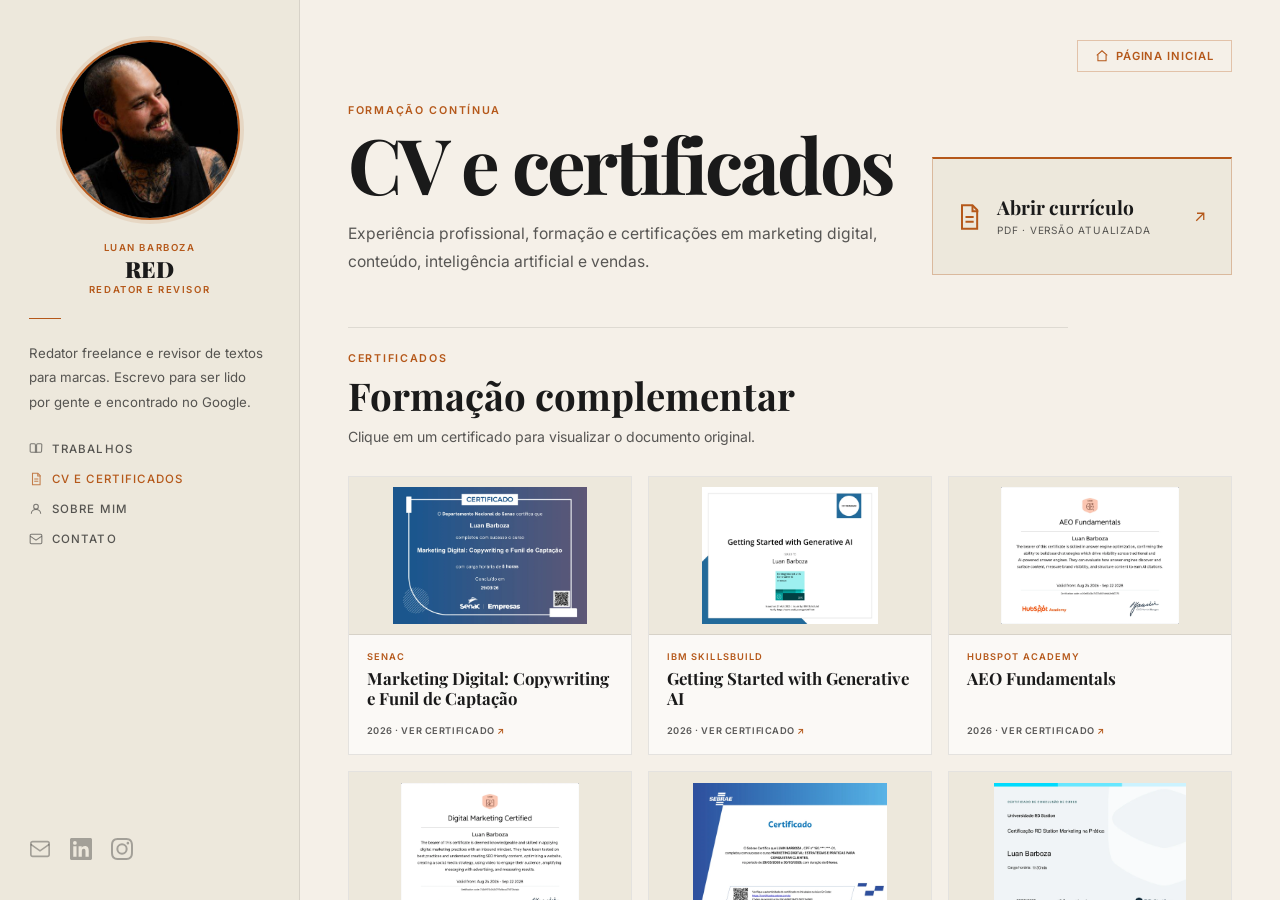
==== commit d4c9888a: "Ordena e alinha certificados" ====
--- a/certificados.html
+++ b/certificados.html
@@ -709,7 +709,7 @@
     .cv-card-copy { display: flex; flex-direction: column; gap: 0.3rem; min-width: 0; }
     .cv-card strong { font-family: 'Playfair Display', serif; font-size: 1.2rem; line-height: 1.1; }
     .cv-card small { color: var(--medio); font-size: 0.63rem; letter-spacing: 0.08em; text-transform: uppercase; line-height: 1.4; }
-    .certificados-intro { max-width: 720px; margin-bottom: 1.6rem; border-top: 1px solid var(--borda); border-left: 2px solid var(--dourado); padding: 1.5rem 0 0.1rem 1.4rem; }
+    .certificados-intro { max-width: 720px; margin-bottom: 1.6rem; border-top: 1px solid var(--borda); padding: 1.5rem 0 0.1rem; }
     .certificados-intro h2 { font-family: 'Playfair Display', serif; font-size: clamp(1.8rem, 3vw, 2.45rem); line-height: 1.02; margin-bottom: 0.65rem; }
     .certificados-intro > p:last-child { color: var(--medio); font-size: 0.88rem; line-height: 1.65; }
     .certificados-grid { display: grid; grid-template-columns: repeat(3, minmax(0, 1fr)); gap: 1rem; }
@@ -811,53 +811,54 @@
 
     <section class="certificados-grid" aria-label="Lista de certificados">
       <article class="certificado-card">
-        <a href="assets/certificados/rd-marketing-na-pratica.pdf" target="_blank" rel="noopener" aria-label="Abrir certificado: Certificação RD Station Marketing na Prática">
-          <div class="certificado-thumb"><img src="img/certificados/rd-marketing-na-pratica.webp" alt="Certificado Certificação RD Station Marketing na Prática" loading="lazy" /></div>
-          <div class="certificado-info"><span>RD Station</span><h2>Certificação RD Station Marketing na Prática</h2><small>2026 · Ver certificado</small></div>
-        </a>
-      </article>
+              <a href="assets/certificados/senac-copywriting-funil.pdf" target="_blank" rel="noopener" aria-label="Abrir certificado: Marketing Digital: Copywriting e Funil de Captação">
+                <div class="certificado-thumb"><img src="img/certificados/senac-copywriting-funil.webp" alt="Certificado Marketing Digital: Copywriting e Funil de Captação" loading="lazy" /></div>
+                <div class="certificado-info"><span>Senac</span><h2>Marketing Digital: Copywriting e Funil de Captação</h2><small>2026 · Ver certificado</small></div>
+              </a>
+            </article>
       <article class="certificado-card">
-        <a href="assets/certificados/rd-certificacao-bdr.pdf" target="_blank" rel="noopener" aria-label="Abrir certificado: Certificação em BDR">
-          <div class="certificado-thumb"><img src="img/certificados/rd-certificacao-bdr.webp" alt="Certificado Certificação em BDR" loading="lazy" /></div>
-          <div class="certificado-info"><span>RD Station</span><h2>Certificação em BDR</h2><small>2026 · Ver certificado</small></div>
-        </a>
-      </article>
+              <a href="assets/certificados/ibm-ia-generativa.pdf" target="_blank" rel="noopener" aria-label="Abrir certificado: Getting Started with Generative AI">
+                <div class="certificado-thumb"><img src="img/certificados/ibm-ia-generativa.webp" alt="Certificado Getting Started with Generative AI" loading="lazy" /></div>
+                <div class="certificado-info"><span>IBM SkillsBuild</span><h2>Getting Started with Generative AI</h2><small>2026 · Ver certificado</small></div>
+              </a>
+            </article>
       <article class="certificado-card">
-        <a href="assets/certificados/rd-conversas-na-pratica.pdf" target="_blank" rel="noopener" aria-label="Abrir certificado: Certificação RD Station Conversas na Prática">
-          <div class="certificado-thumb"><img src="img/certificados/rd-conversas-na-pratica.webp" alt="Certificado Certificação RD Station Conversas na Prática" loading="lazy" /></div>
-          <div class="certificado-info"><span>RD Station</span><h2>Certificação RD Station Conversas na Prática</h2><small>2026 · Ver certificado</small></div>
-        </a>
-      </article>
+              <a href="assets/certificados/hubspot-aeo-fundamentals.png" target="_blank" rel="noopener" aria-label="Abrir certificado: AEO Fundamentals">
+                <div class="certificado-thumb"><img src="img/certificados/hubspot-aeo-fundamentals.webp" alt="Certificado AEO Fundamentals" loading="lazy" /></div>
+                <div class="certificado-info"><span>HubSpot Academy</span><h2>AEO Fundamentals</h2><small>2026 · Ver certificado</small></div>
+              </a>
+            </article>
       <article class="certificado-card">
-        <a href="assets/certificados/hubspot-digital-marketing.png" target="_blank" rel="noopener" aria-label="Abrir certificado: Digital Marketing Certified">
-          <div class="certificado-thumb"><img src="img/certificados/hubspot-digital-marketing.webp" alt="Certificado Digital Marketing Certified" loading="lazy" /></div>
-          <div class="certificado-info"><span>HubSpot Academy</span><h2>Digital Marketing Certified</h2><small>2026 · Ver certificado</small></div>
-        </a>
-      </article>
+              <a href="assets/certificados/hubspot-digital-marketing.png" target="_blank" rel="noopener" aria-label="Abrir certificado: Digital Marketing Certified">
+                <div class="certificado-thumb"><img src="img/certificados/hubspot-digital-marketing.webp" alt="Certificado Digital Marketing Certified" loading="lazy" /></div>
+                <div class="certificado-info"><span>HubSpot Academy</span><h2>Digital Marketing Certified</h2><small>2026 · Ver certificado</small></div>
+              </a>
+            </article>
       <article class="certificado-card">
-        <a href="assets/certificados/hubspot-aeo-fundamentals.png" target="_blank" rel="noopener" aria-label="Abrir certificado: AEO Fundamentals">
-          <div class="certificado-thumb"><img src="img/certificados/hubspot-aeo-fundamentals.webp" alt="Certificado AEO Fundamentals" loading="lazy" /></div>
-          <div class="certificado-info"><span>HubSpot Academy</span><h2>AEO Fundamentals</h2><small>2026 · Ver certificado</small></div>
-        </a>
-      </article>
+              <a href="assets/certificados/sebrae-marketing-digital.pdf" target="_blank" rel="noopener" aria-label="Abrir certificado: Marketing Digital: Estratégias e Práticas para Conquistar Clientes">
+                <div class="certificado-thumb"><img src="img/certificados/sebrae-marketing-digital.webp" alt="Certificado Marketing Digital: Estratégias e Práticas para Conquistar Clientes" loading="lazy" /></div>
+                <div class="certificado-info"><span>Sebrae</span><h2>Marketing Digital: Estratégias e Práticas para Conquistar Clientes</h2><small>2026 · Ver certificado</small></div>
+              </a>
+            </article>
       <article class="certificado-card">
-        <a href="assets/certificados/ibm-ia-generativa.pdf" target="_blank" rel="noopener" aria-label="Abrir certificado: Getting Started with Generative AI">
-          <div class="certificado-thumb"><img src="img/certificados/ibm-ia-generativa.webp" alt="Certificado Getting Started with Generative AI" loading="lazy" /></div>
-          <div class="certificado-info"><span>IBM SkillsBuild</span><h2>Getting Started with Generative AI</h2><small>2026 · Ver certificado</small></div>
-        </a>
-      </article>
+              <a href="assets/certificados/rd-marketing-na-pratica.pdf" target="_blank" rel="noopener" aria-label="Abrir certificado: Certificação RD Station Marketing na Prática">
+                <div class="certificado-thumb"><img src="img/certificados/rd-marketing-na-pratica.webp" alt="Certificado Certificação RD Station Marketing na Prática" loading="lazy" /></div>
+                <div class="certificado-info"><span>RD Station</span><h2>Certificação RD Station Marketing na Prática</h2><small>2026 · Ver certificado</small></div>
+              </a>
+            </article>
       <article class="certificado-card">
-        <a href="assets/certificados/sebrae-marketing-digital.pdf" target="_blank" rel="noopener" aria-label="Abrir certificado: Marketing Digital: Estratégias e Práticas para Conquistar Clientes">
-          <div class="certificado-thumb"><img src="img/certificados/sebrae-marketing-digital.webp" alt="Certificado Marketing Digital: Estratégias e Práticas para Conquistar Clientes" loading="lazy" /></div>
-          <div class="certificado-info"><span>Sebrae</span><h2>Marketing Digital: Estratégias e Práticas para Conquistar Clientes</h2><small>2026 · Ver certificado</small></div>
-        </a>
-      </article>
+              <a href="assets/certificados/rd-certificacao-bdr.pdf" target="_blank" rel="noopener" aria-label="Abrir certificado: Certificação em BDR">
+                <div class="certificado-thumb"><img src="img/certificados/rd-certificacao-bdr.webp" alt="Certificado Certificação em BDR" loading="lazy" /></div>
+                <div class="certificado-info"><span>RD Station</span><h2>Certificação em BDR</h2><small>2026 · Ver certificado</small></div>
+              </a>
+            </article>
       <article class="certificado-card">
-        <a href="assets/certificados/senac-copywriting-funil.pdf" target="_blank" rel="noopener" aria-label="Abrir certificado: Marketing Digital: Copywriting e Funil de Captação">
-          <div class="certificado-thumb"><img src="img/certificados/senac-copywriting-funil.webp" alt="Certificado Marketing Digital: Copywriting e Funil de Captação" loading="lazy" /></div>
-          <div class="certificado-info"><span>Senac</span><h2>Marketing Digital: Copywriting e Funil de Captação</h2><small>2026 · Ver certificado</small></div>
-        </a>
-      </article>
+              <a href="assets/certificados/rd-conversas-na-pratica.pdf" target="_blank" rel="noopener" aria-label="Abrir certificado: Certificação RD Station Conversas na Prática">
+                <div class="certificado-thumb"><img src="img/certificados/rd-conversas-na-pratica.webp" alt="Certificado Certificação RD Station Conversas na Prática" loading="lazy" /></div>
+                <div class="certificado-info"><span>RD Station</span><h2>Certificação RD Station Conversas na Prática</h2><small>2026 · Ver certificado</small></div>
+              </a>
+            </article>
+
     </section>
 
     <footer>
@@ -873,4 +874,3 @@
 </div>
 </body>
 </html>
-
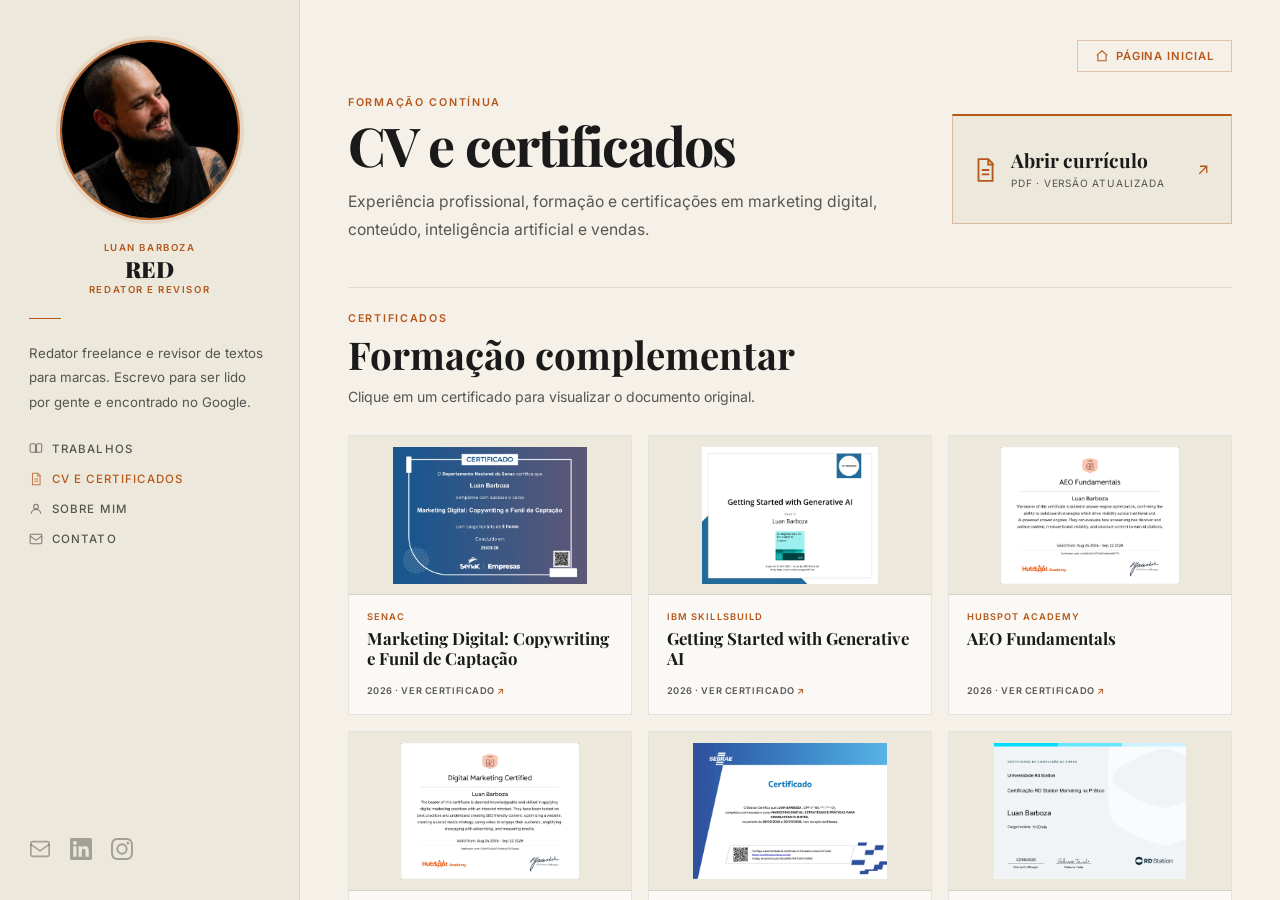
==== commit a86bebfe: "Ajusta cabeçalho de certificados" ====
--- a/certificados.html
+++ b/certificados.html
@@ -699,17 +699,17 @@
 
     .sidebar-nav a[aria-current="page"] { color: var(--dourado); }
     .certificados-conteudo { padding-bottom: 0; }
-    .certificados-header { display: grid; grid-template-columns: minmax(0, 1fr) minmax(260px, 300px); gap: 2.5rem; align-items: end; margin: 2rem 0 3.25rem; }
+    .certificados-header { display: grid; grid-template-columns: minmax(0, 1fr) 280px; gap: clamp(1.5rem, 3vw, 2.5rem); align-items: center; margin: 1.5rem 0 2.75rem; }
     .certificados-kicker { color: var(--dourado); font-size: 0.67rem; font-weight: 600; letter-spacing: 0.16em; text-transform: uppercase; margin-bottom: 0.65rem; }
-    .certificados-header h1 { font-family: 'Playfair Display', serif; font-size: clamp(2.9rem, 6vw, 5.2rem); line-height: 0.95; letter-spacing: -0.04em; margin-bottom: 1.25rem; }
+    .certificados-header h1 { font-family: 'Playfair Display', serif; font-size: clamp(3rem, 4.2vw, 4.35rem); line-height: 0.98; letter-spacing: -0.035em; margin-bottom: 1rem; white-space: nowrap; }
     .certificados-header > div > p:last-child { max-width: 680px; color: var(--medio); font-size: 0.98rem; line-height: 1.75; }
-    .cv-card { min-height: 118px; background: var(--fundo2); color: var(--creme); border: 1px solid rgba(181,88,26,0.32); border-top: 2px solid var(--dourado); text-decoration: none; padding: 1.25rem 1.35rem; display: grid; grid-template-columns: 28px minmax(0, 1fr) 18px; gap: 0.9rem; align-items: center; transition: transform 0.25s ease, border-color 0.25s ease, background 0.25s ease; }
+    .cv-card { min-height: 110px; background: var(--fundo2); color: var(--creme); border: 1px solid rgba(181,88,26,0.32); border-top: 2px solid var(--dourado); text-decoration: none; padding: 1.1rem 1.2rem; display: grid; grid-template-columns: 26px minmax(0, 1fr) 18px; gap: 0.8rem; align-items: center; transition: transform 0.25s ease, border-color 0.25s ease, background 0.25s ease; }
     .cv-card:hover { transform: translateY(-3px); background: #e8dfd1; border-color: var(--dourado); }
     .cv-card-icon, .cv-card-arrow { color: var(--dourado); display: flex; align-items: center; justify-content: center; }
     .cv-card-copy { display: flex; flex-direction: column; gap: 0.3rem; min-width: 0; }
     .cv-card strong { font-family: 'Playfair Display', serif; font-size: 1.2rem; line-height: 1.1; }
     .cv-card small { color: var(--medio); font-size: 0.63rem; letter-spacing: 0.08em; text-transform: uppercase; line-height: 1.4; }
-    .certificados-intro { max-width: 720px; margin-bottom: 1.6rem; border-top: 1px solid var(--borda); padding: 1.5rem 0 0.1rem; }
+    .certificados-intro { width: 100%; margin-bottom: 1.6rem; border-top: 1px solid var(--borda); padding: 1.5rem 0 0.1rem; }
     .certificados-intro h2 { font-family: 'Playfair Display', serif; font-size: clamp(1.8rem, 3vw, 2.45rem); line-height: 1.02; margin-bottom: 0.65rem; }
     .certificados-intro > p:last-child { color: var(--medio); font-size: 0.88rem; line-height: 1.65; }
     .certificados-grid { display: grid; grid-template-columns: repeat(3, minmax(0, 1fr)); gap: 1rem; }
@@ -724,8 +724,9 @@
     .certificado-info h2 { font-family: 'Playfair Display', serif; font-size: 1.05rem; line-height: 1.18; margin: 0.45rem 0 1rem; }
     .certificado-info small { color: var(--medio); letter-spacing: 0.06em; margin-top: auto; }
     .certificado-info small::after { content: '  ↗'; color: var(--dourado); }
-    @media (max-width: 1100px) {
+    @media (max-width: 1050px) {
       .certificados-header { grid-template-columns: 1fr; }
+      .certificados-header h1 { white-space: normal; }
       .cv-card { max-width: 360px; }
       .certificados-grid { grid-template-columns: repeat(2, minmax(0, 1fr)); }
     }
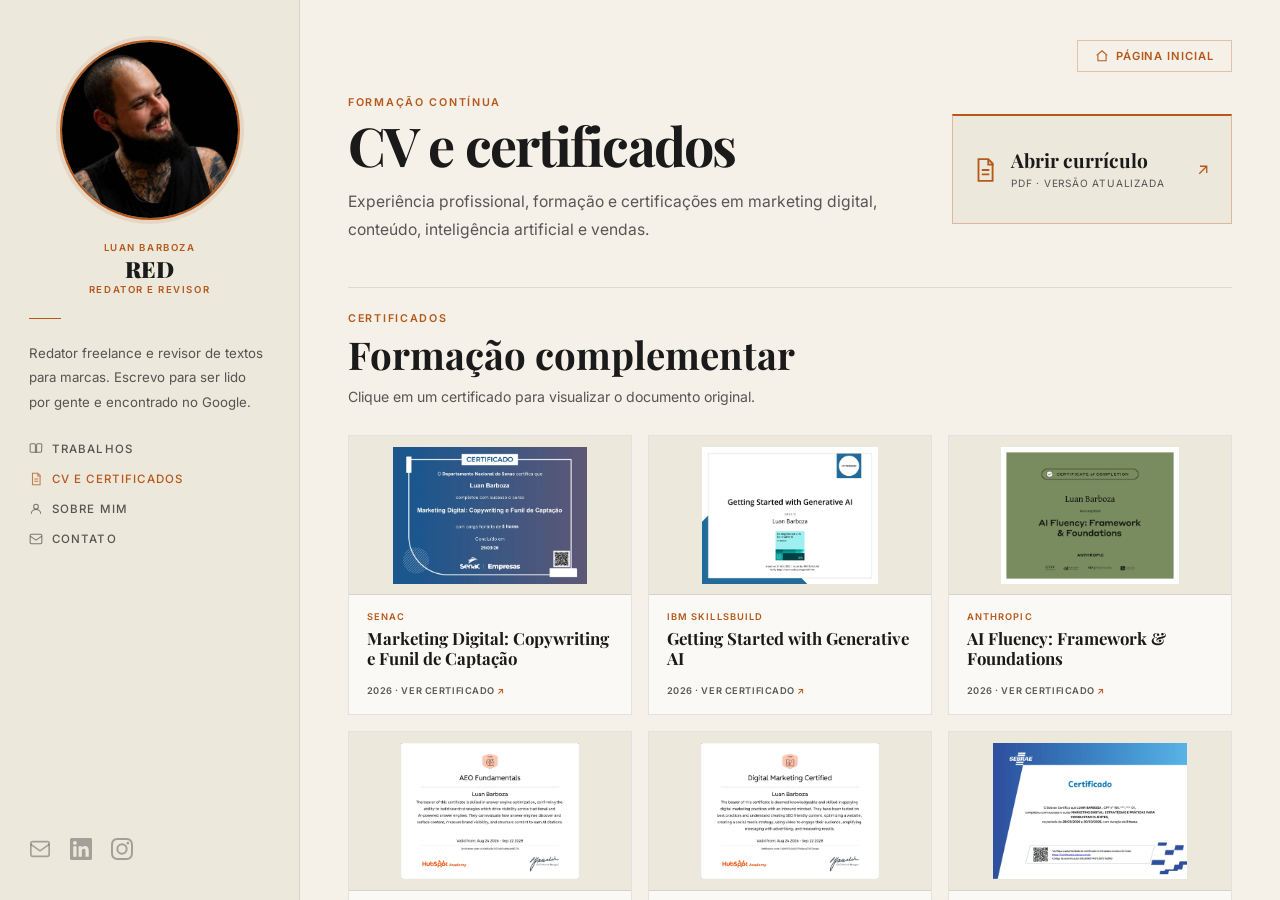
==== commit 015dcd6a: "Adiciona certificado AI Fluency" ====
--- a/certificados.html
+++ b/certificados.html
@@ -821,6 +821,12 @@
               <a href="assets/certificados/ibm-ia-generativa.pdf" target="_blank" rel="noopener" aria-label="Abrir certificado: Getting Started with Generative AI">
                 <div class="certificado-thumb"><img src="img/certificados/ibm-ia-generativa.webp" alt="Certificado Getting Started with Generative AI" loading="lazy" /></div>
                 <div class="certificado-info"><span>IBM SkillsBuild</span><h2>Getting Started with Generative AI</h2><small>2026 · Ver certificado</small></div>
+              </a>
+            </article>
+      <article class="certificado-card">
+              <a href="assets/certificados/anthropic-ai-fluency.jpg" target="_blank" rel="noopener" aria-label="Abrir certificado: AI Fluency: Framework &amp; Foundations">
+                <div class="certificado-thumb"><img src="img/certificados/anthropic-ai-fluency.webp" alt="Certificado AI Fluency: Framework &amp; Foundations" loading="lazy" /></div>
+                <div class="certificado-info"><span>Anthropic</span><h2>AI Fluency: Framework &amp; Foundations</h2><small>2026 · Ver certificado</small></div>
               </a>
             </article>
       <article class="certificado-card">
